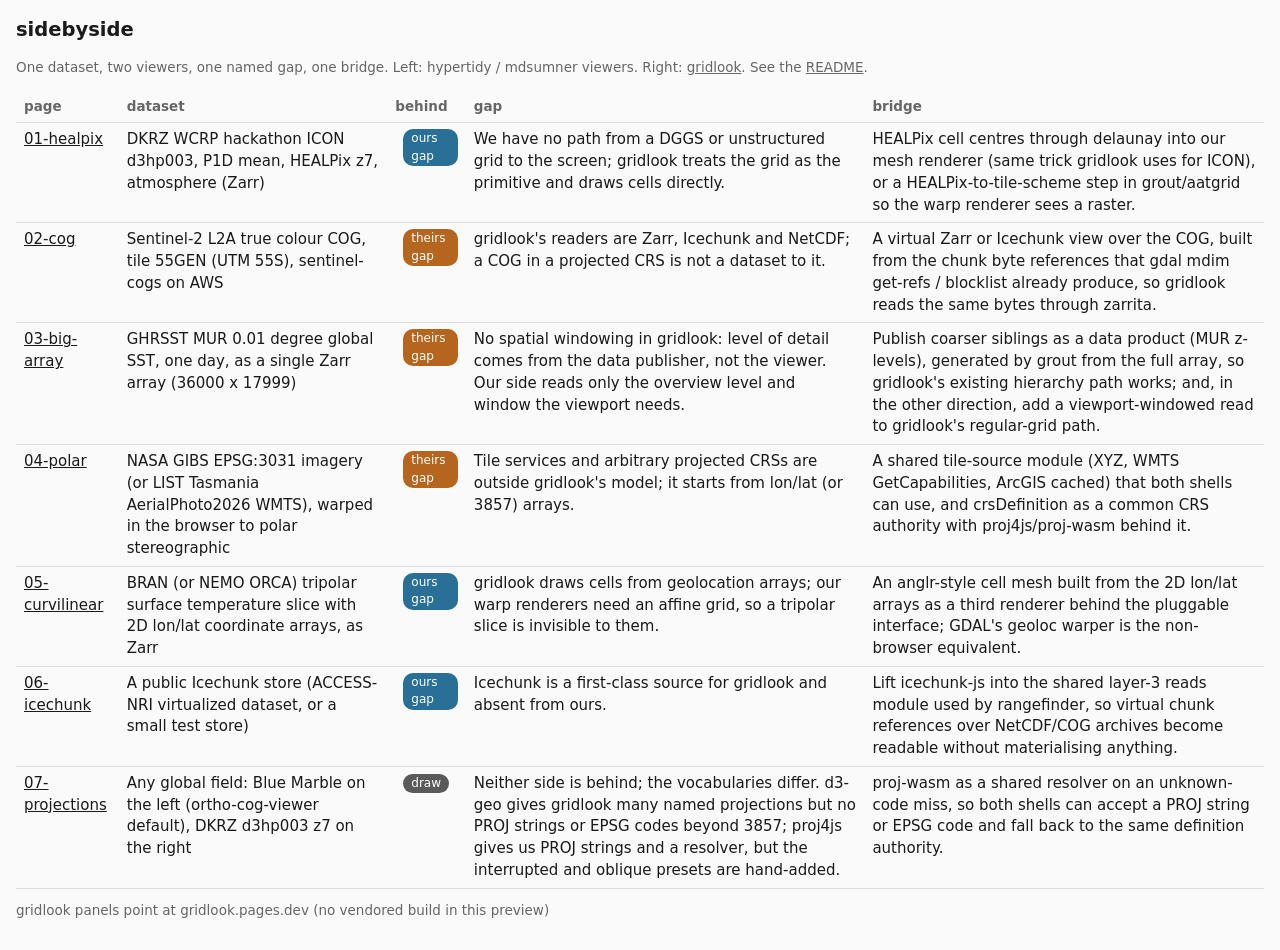
==== index.html @ cf8dd774 "Seed side-by-side comparison suite vs gridlook Seven illustration-only pages (one dataset, two viewe" ====
<!doctype html>
<html lang="en">
<head>
<meta charset="utf-8">
<meta name="viewport" content="width=device-width, initial-scale=1">
<title>sidebyside</title>
<link rel="stylesheet" href="sbs.css">
</head>
<body data-sbs="index">
<header>
  <h1>sidebyside</h1>
  <p class="crumb">One dataset, two viewers, one named gap, one bridge. Left: hypertidy / mdsumner viewers. Right: <a href="https://github.com/d70-t/gridlook">gridlook</a>. See the <a href="https://github.com/mdsumner/sidebyside">README</a>.</p>
</header>
<main id="sbs"></main>
<script src="sbs.js"></script>
</body>
</html>
---- sbs.css ----
:root {
  --bg: #fafafa;
  --fg: #1a1a1a;
  --muted: #666;
  --line: #ddd;
  --ours: #2a6f97;
  --theirs: #b5651d;
  --draw: #5a5a5a;
}
@media (prefers-color-scheme: dark) {
  :root {
    --bg: #161616;
    --fg: #e8e8e8;
    --muted: #9a9a9a;
    --line: #333;
  }
}
* { box-sizing: border-box; }
html, body {
  margin: 0;
  background: var(--bg);
  color: var(--fg);
  font: 15px/1.45 system-ui, -apple-system, "Segoe UI", sans-serif;
}
body { padding: 16px; max-width: 1600px; margin: 0 auto; }
a { color: inherit; }
header { margin-bottom: 12px; }
header h1 { font-size: 1.3em; margin: 0 0 4px 0; }
header .crumb { color: var(--muted); font-size: 0.9em; }
.badge {
  display: inline-block;
  padding: 1px 8px;
  border-radius: 10px;
  font-size: 0.8em;
  color: #fff;
  vertical-align: middle;
  margin-left: 8px;
}
.badge.ours-gap { background: var(--ours); }
.badge.theirs-gap { background: var(--theirs); }
.badge.draw { background: var(--draw); }
.lines { margin: 8px 0 12px 0; }
.lines p { margin: 2px 0; }
.lines b { display: inline-block; min-width: 5em; }
.panels {
  display: grid;
  grid-template-columns: 1fr 1fr;
  gap: 12px;
  height: 70vh;
  min-height: 420px;
}
@media (max-width: 900px) {
  .panels { grid-template-columns: 1fr; height: auto; }
  .panel { height: 60vh; }
}
.panel {
  border: 1px solid var(--line);
  display: flex;
  flex-direction: column;
  min-height: 0;
}
.panel .label {
  padding: 4px 8px;
  font-size: 0.85em;
  color: var(--muted);
  border-bottom: 1px solid var(--line);
  white-space: nowrap;
  overflow: hidden;
  text-overflow: ellipsis;
}
.panel iframe { flex: 1; border: 0; width: 100%; }
.panel .empty {
  flex: 1;
  display: flex;
  align-items: center;
  justify-content: center;
  padding: 24px;
  color: var(--muted);
  text-align: center;
  font-style: italic;
}
.todo { margin-top: 12px; color: var(--muted); font-size: 0.9em; }
.todo ul { margin: 4px 0 0 0; padding-left: 20px; }
table { border-collapse: collapse; width: 100%; }
th, td { text-align: left; padding: 6px 8px; border-bottom: 1px solid var(--line); vertical-align: top; }
th { color: var(--muted); font-weight: 600; font-size: 0.9em; }
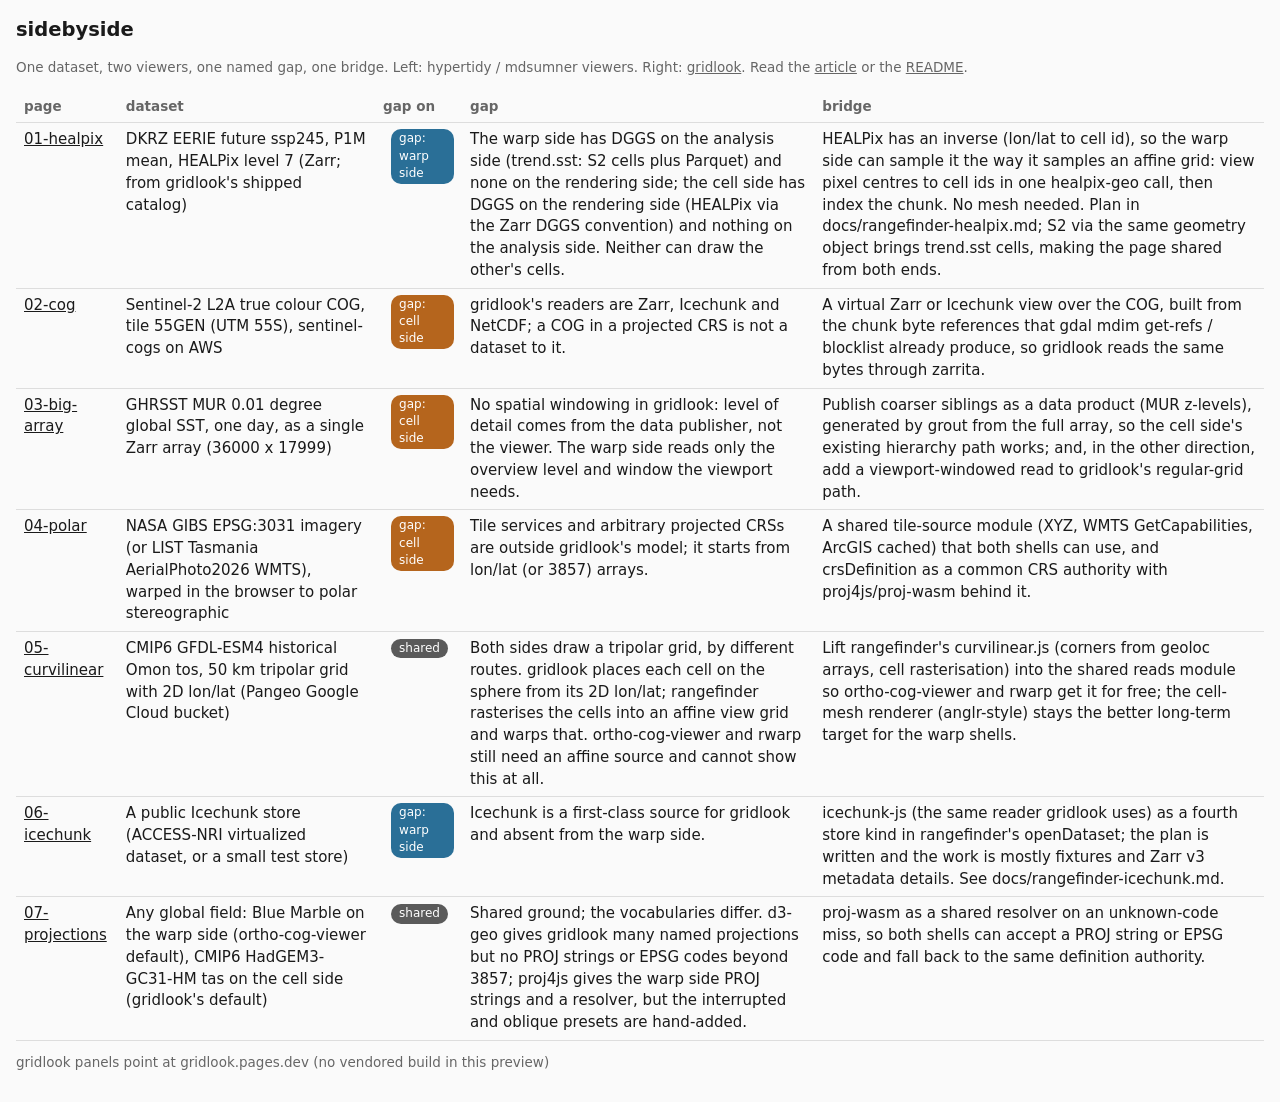
==== commit d024c3c8: "Article draft: warp and cell, two worlds that were never separate Co-Authored-By: Claude Fable 5.1 <" ====
--- a/index.html
+++ b/index.html
@@ -9,7 +9,7 @@
 <body data-sbs="index">
 <header>
   <h1>sidebyside</h1>
-  <p class="crumb">One dataset, two viewers, one named gap, one bridge. Left: hypertidy / mdsumner viewers. Right: <a href="https://github.com/d70-t/gridlook">gridlook</a>. See the <a href="https://github.com/mdsumner/sidebyside">README</a>.</p>
+  <p class="crumb">One dataset, two viewers, one named gap, one bridge. Left: hypertidy / mdsumner viewers. Right: <a href="https://github.com/d70-t/gridlook">gridlook</a>. Read the <a href="https://github.com/mdsumner/sidebyside/blob/main/article/README.md">article</a> or the <a href="https://github.com/mdsumner/sidebyside">README</a>.</p>
 </header>
 <main id="sbs"></main>
 <script src="sbs.js"></script>
--- a/sbs.css
+++ b/sbs.css
@@ -3,9 +3,9 @@
   --fg: #1a1a1a;
   --muted: #666;
   --line: #ddd;
-  --ours: #2a6f97;
-  --theirs: #b5651d;
-  --draw: #5a5a5a;
+  --warp: #2a6f97;
+  --cell: #b5651d;
+  --shared: #5a5a5a;
 }
 @media (prefers-color-scheme: dark) {
   :root {
@@ -36,9 +36,9 @@
   vertical-align: middle;
   margin-left: 8px;
 }
-.badge.ours-gap { background: var(--ours); }
-.badge.theirs-gap { background: var(--theirs); }
-.badge.draw { background: var(--draw); }
+.badge.warp-gap { background: var(--warp); }
+.badge.cell-gap { background: var(--cell); }
+.badge.shared { background: var(--shared); }
 .lines { margin: 8px 0 12px 0; }
 .lines p { margin: 2px 0; }
 .lines b { display: inline-block; min-width: 5em; }
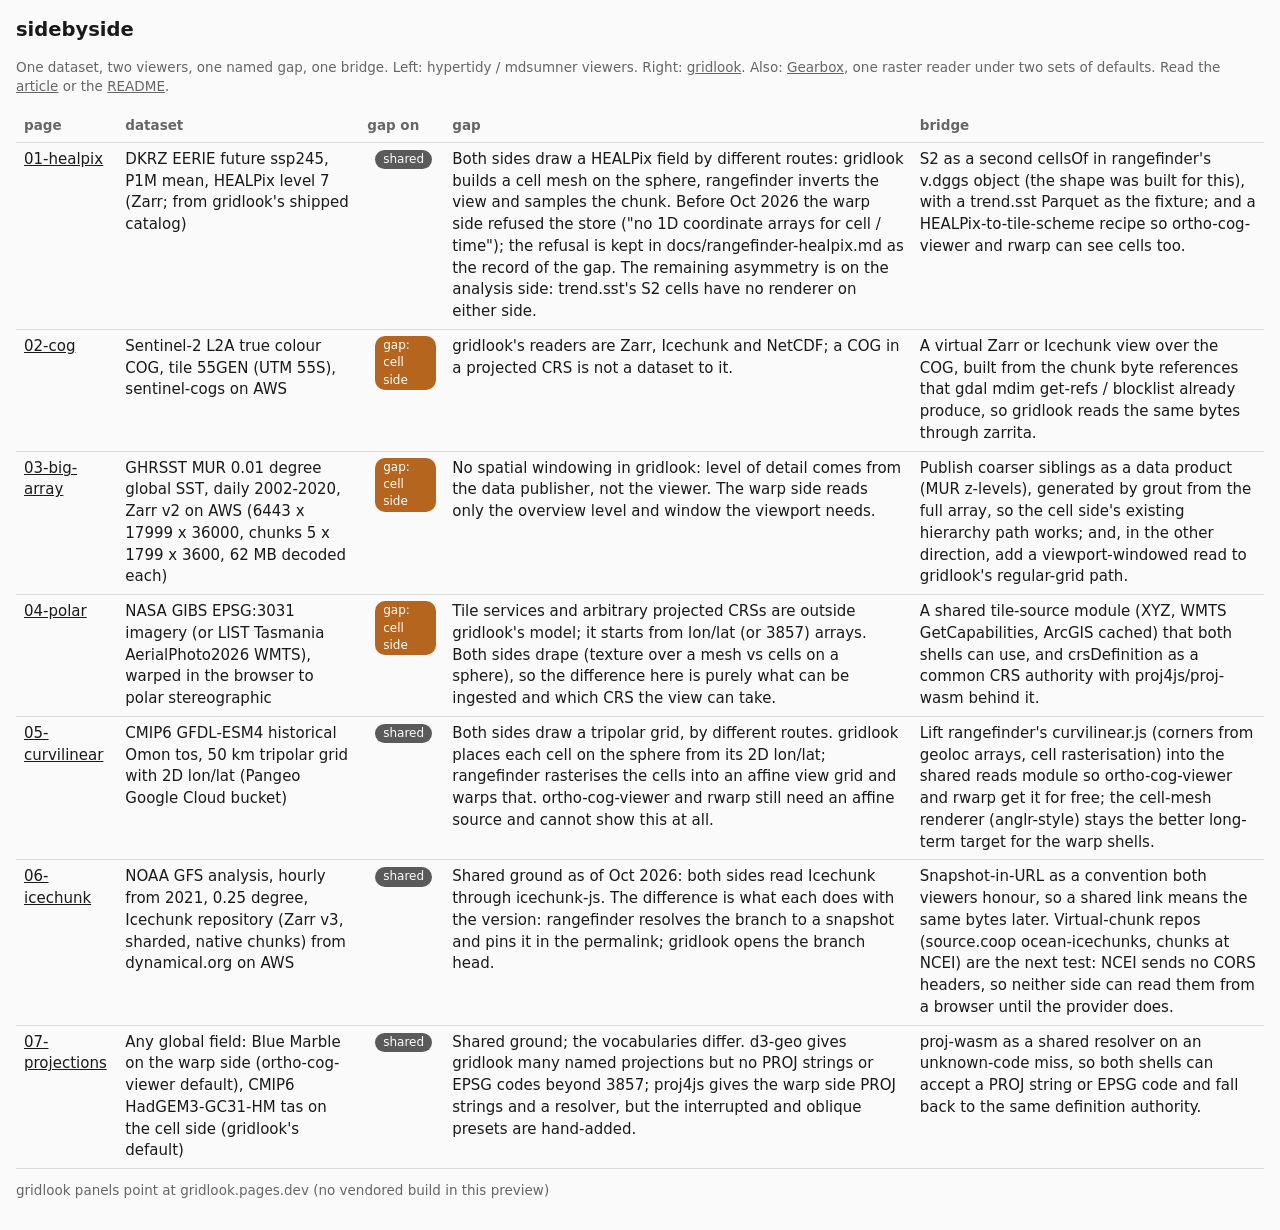
==== commit 7b63a510: "gearbox: one raster reader under two sets of defaults, and a guide A single-file, no-build page that" ====
--- a/index.html
+++ b/index.html
@@ -9,7 +9,7 @@
 <body data-sbs="index">
 <header>
   <h1>sidebyside</h1>
-  <p class="crumb">One dataset, two viewers, one named gap, one bridge. Left: hypertidy / mdsumner viewers. Right: <a href="https://github.com/d70-t/gridlook">gridlook</a>. Read the <a href="https://github.com/mdsumner/sidebyside/blob/main/article/README.md">article</a> or the <a href="https://github.com/mdsumner/sidebyside">README</a>.</p>
+  <p class="crumb">One dataset, two viewers, one named gap, one bridge. Left: hypertidy / mdsumner viewers. Right: <a href="https://github.com/d70-t/gridlook">gridlook</a>. Also: <a href="gearbox/">Gearbox</a>, one raster reader under two sets of defaults. Read the <a href="https://github.com/mdsumner/sidebyside/blob/main/article/README.md">article</a> or the <a href="https://github.com/mdsumner/sidebyside">README</a>.</p>
 </header>
 <main id="sbs"></main>
 <script src="sbs.js"></script>
